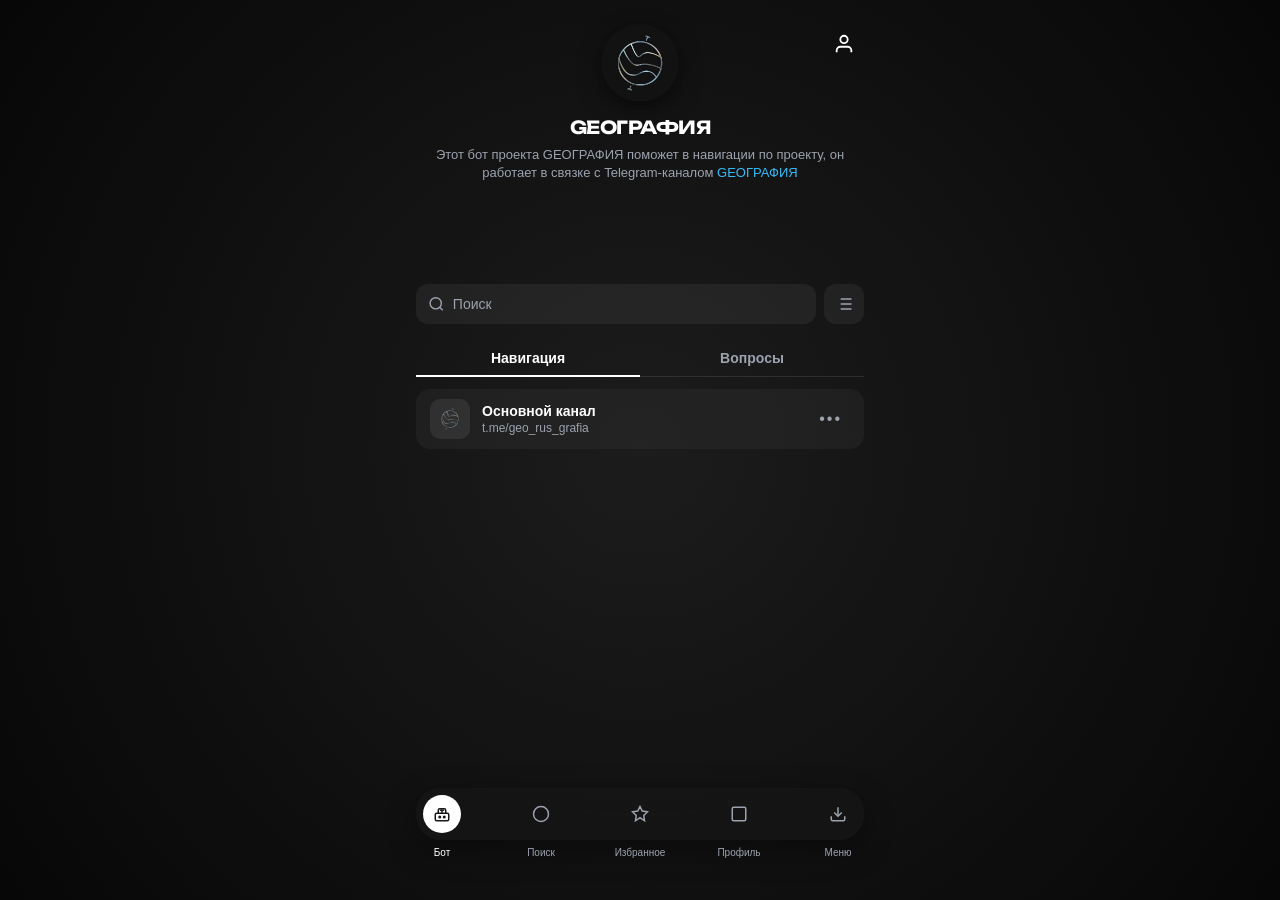
==== index.html @ bfe17e25 "Update index.html" ====
<!DOCTYPE html>
<html lang="ru">
<head>
    <meta charset="UTF-8">
    <meta name="viewport" content="width=device-width, initial-scale=1.0, maximum-scale=1.0, user-scalable=no, viewport-fit=cover">
    <title>GEOГРАФИЯ</title>
    
    <link rel="preconnect" href="https://fonts.googleapis.com">
    <link rel="preconnect" href="https://fonts.gstatic.com" crossorigin>
    <link href="https://fonts.googleapis.com/css2?family=Unbounded:wght@400;700;900&display=swap" rel="stylesheet">

    <script src="https://telegram.org/js/telegram-web-app.js"></script>
    <link rel="stylesheet" href="style.css">
</head>
<body>
    <div class="mobile-wrapper">
        <header class="mobile-header">
            <a href="#" class="profile-btn" id="profileBtn" title="Мой geo.geo">
                <svg viewBox="0 0 24 24" fill="none" stroke="currentColor" stroke-width="2">
                    <path d="M20 21v-2a4 4 0 0 0-4-4H8a4 4 0 0 0-4 4v2"/>
                    <circle cx="12" cy="7" r="4"/>
                </svg>
            </a>
            <div class="logo-wrapper" id="logoContainer">
                <img src="images/geo_logo.png" alt="Geo Logo" class="logo">
            </div>
            <h1 class="unbounded-title" id="unboundedTitle">GEOГРАФИЯ</h1>
            <p class="header-desc" id="headerDesc">
                Этот бот проекта GEOГРАФИЯ поможет в навигации по проекту, он работает в связке с Telegram-каналом <a href="https://t.me/geo_rus_grafia" class="accent-link" target="_blank">GEOГРАФИЯ</a>
            </p>
        </header>

<div class="auth-inline-form" id="authInlineForm">
    <div class="auth-input-container" id="authInputContainer">
        <input type="text" id="auth-login-input" class="auth-login-input" placeholder="ваш логин" autocomplete="username">
        <span class="auth-login-suffix">@geo.geo</span>
    </div>
    
    <div class="auth-login-display" id="authLoginDisplay" style="display: none;">
        <span class="auth-display-text" id="authDisplayText"></span>
        <span class="auth-login-suffix">@geo.geo</span>
    </div>
    
    <button class="auth-edit-btn" id="authEditBtn" style="display: none;">
        <svg viewBox="0 0 24 24" fill="none" stroke="currentColor" stroke-width="2" stroke-linecap="round" stroke-linejoin="round">
            <path d="M12 20h9"/>
            <path d="M16.5 3.5a2.121 2.121 0 0 1 3 3L7 19l-4 1 1-4L16.5 3.5z"/>
        </svg>
        Изменить
    </button>
</div>

        <div class="page-content active" id="page-bot">
            <div class="search-section collapsible-element">
                <div class="search-bar">
                    <svg class="search-icon" viewBox="0 0 24 24" fill="none" stroke="currentColor" stroke-width="2"><circle cx="11" cy="11" r="8"/><path d="M21 21l-4.35-4.35"/></svg>
                    <input type="text" placeholder="Поиск" autocomplete="off">
                </div>
                <button class="view-toggle-btn">
                    <svg viewBox="0 0 24 24" fill="none" stroke="currentColor" stroke-width="2"><path d="M8 6h13M8 12h13M8 18h13M3 6h.01M3 12h.01M3 18h.01"/></svg>
                </button>
            </div>

            <div class="tabs-row collapsible-element">
                <button class="tab-btn active" data-tab="tab-navigation">Навигация</button>
                <button class="tab-btn" data-tab="tab-questions">Вопросы</button>
                <div class="tabs-indicator"></div>
            </div>

            <main class="list-container tab-content collapsible-element" id="tab-navigation" style="display: flex;">

                <div class="list-item">
                    <div class="item-icon-box">
                        <img src="images/geo_logo.png" alt="Geo" class="list-logo">
                    </div>
                    <div class="item-info">
                        <span class="item-title">Основной канал</span>
                        <span class="item-subtitle">t.me/geo_rus_grafia</span>
                    </div>
                    <button class="item-menu-btn">•••</button>
                </div>
            </main>

            <main class="list-container tab-content collapsible-element" id="tab-questions" style="display: none;">

                <div class="list-item">
                    <div class="item-icon-box">
                        <img src="images/geo_logo.png" alt="Geo" class="list-logo">
                    </div>
                    <div class="item-info">
                        <span class="item-title">Часто задаваемые вопросы</span>
                        <span class="item-subtitle">База знаний проекта GEOГРАФИЯ</span>
                    </div>
                    <button class="item-menu-btn">•••</button>
                </div>
            </main>
        </div>

        <div class="page-content" id="page-search"></div>
        <div class="page-content" id="page-favorites"></div>
        <div class="page-content" id="page-profile"></div>
        <div class="page-content" id="page-menu"></div>

        <nav class="bottom-nav" id="bottomNav">
            <button class="nav-icon-btn active" data-page="page-bot" title="Бот">
                <div class="nav-icon-wrapper">
                    <svg viewBox="0 0 24 24" fill="none" stroke="currentColor" stroke-width="2" stroke-linecap="round" stroke-linejoin="round">
                        <rect x="3" y="11" width="18" height="10" rx="2"/>
                        <circle cx="9" cy="16" r="1"/>
                        <circle cx="15" cy="16" r="1"/>
                        <path d="M12 11V7"/>
                        <path d="M10 7h4"/>
                        <path d="M7 11V7a2 2 0 0 1 2-2h6a2 2 0 0 1 2 2v4"/>
                    </svg>
                </div>
                <span class="nav-label">Бот</span>
            </button>
            <button class="nav-icon-btn" data-page="page-search" title="Поиск">
                <div class="nav-icon-wrapper">
                    <svg viewBox="0 0 24 24" fill="none" stroke="currentColor" stroke-width="2"><circle cx="12" cy="12" r="10"/></svg>
                </div>
                <span class="nav-label">Поиск</span>
            </button>
            <button class="nav-icon-btn" data-page="page-favorites" title="Избранное">
                <div class="nav-icon-wrapper">
                    <svg viewBox="0 0 24 24" fill="none" stroke="currentColor" stroke-width="2"><polygon points="12 2 15 8 22 9 17 14 18 21 12 17 6 21 7 14 2 9 9 8 12 2"/></svg>
                </div>
                <span class="nav-label">Избранное</span>
            </button>
            <button class="nav-icon-btn" data-page="page-profile" title="Профиль">
                <div class="nav-icon-wrapper">
                    <svg viewBox="0 0 24 24" fill="none" stroke="currentColor" stroke-width="2"><rect x="3" y="3" width="18" height="18" rx="2"/></svg>
                </div>
                <span class="nav-label">Профиль</span>
            </button>
            <button class="nav-icon-btn" data-page="page-menu" title="Меню">
                <div class="nav-icon-wrapper">
                    <svg viewBox="0 0 24 24" fill="none" stroke="currentColor" stroke-width="2"><path d="M21 15v4a2 2 0 0 1-2 2H5a2 2 0 0 1-2-2v-4"/><polyline points="7 10 12 15 17 10"/><line x1="12" y1="15" x2="12" y2="3"/></svg>
                </div>
                <span class="nav-label">Меню</span>
            </button>
        </nav>

        <!-- Контекстное меню -->
<div class="context-menu" id="contextMenu">
    <button class="context-menu-item">
        <svg viewBox="0 0 24 24" fill="none" stroke="currentColor" stroke-width="2" stroke-linecap="round" stroke-linejoin="round">
            <circle cx="12" cy="12" r="10"/>
            <path d="M12 16v-4"/>
            <path d="M12 8h.01"/>
        </svg>
        Что это?
    </button>
</div>
    </div>

    <div class="sheet-backdrop" id="sheetBackdrop">
        <div class="bottom-sheet" id="bottomSheet">
            <div class="sheet-handle-bar" id="sheetHandle">
                <div class="sheet-handle-line"></div>
            </div>
            <div class="sheet-content">
                <h2 class="sheet-title">Аккаунт @geo.geo</h2>
                <p class="sheet-text">Здесь будет находиться информация и настройки вашего аккаунта внутри проекта GEOГРАФИЯ.</p>
            </div>
        </div>
    </div>

<script src="welcome-greeting.js"></script>

<script>
window.addEventListener('DOMContentLoaded', () => {
    if (window.Telegram && window.Telegram.WebApp) {
        const tg = window.Telegram.WebApp;
        tg.ready();
        tg.expand();
        if (tg.setHeaderColor) tg.setHeaderColor('#070707');
    }

    function triggerHaptic() {
        if (window.Telegram && window.Telegram.WebApp && window.Telegram.WebApp.HapticFeedback) {
            const haptic = window.Telegram.WebApp.HapticFeedback;
            haptic.impactOccurred('light');
            setTimeout(() => haptic.impactOccurred('light'), 70);
        } else if (navigator.vibrate) {
            navigator.vibrate([15, 40, 15]);
        }
    }

    const navButtons = document.querySelectorAll('.nav-icon-btn');
    const pageContents = document.querySelectorAll('.page-content');
    const headerDesc = document.getElementById('headerDesc');
    const unboundedTitle = document.getElementById('unboundedTitle');
    const logoContainer = document.getElementById('logoContainer');

    const pageDescriptions = {
        'page-bot': 'Этот бот проекта GEOГРАФИЯ поможет в навигации по проекту, он работает в связке с Telegram-каналом <a href="https://t.me/geo_rus_grafia" class="accent-link" target="_blank">GEOГРАФИЯ</a>',
        'page-search': 'Поиск по разделам и материалам проекта <a href="https://t.me/geo_rus_grafia" class="accent-link" target="_blank">GEOГРАФИЯ</a>',
        'page-favorites': 'Ваши избранные разделы и сохранённые материалы <a href="https://t.me/geo_rus_grafia" class="accent-link" target="_blank">GEOГРАФИЯ</a>',
        'page-profile': 'Ваш профиль и настройки аккаунта <a href="https://t.me/geo_rus_grafia" class="accent-link" target="_blank">GEOГРАФИЯ</a>',
        'page-menu': 'Дополнительные функции и настройки <a href="https://t.me/geo_rus_grafia" class="accent-link" target="_blank">GEOГРАФИЯ</a>'
    };

    function switchPage(pageId) {
        const currentPage = document.querySelector('.page-content.active');
        const targetPage = document.getElementById(pageId);
        if (!targetPage || currentPage === targetPage) return;
        navButtons.forEach(btn => {
            if (btn.dataset.page === pageId) btn.classList.add('active');
            else btn.classList.remove('active');
        });
        if (currentPage) {
            currentPage.querySelectorAll('.collapsible-element').forEach(el => {
                el.style.transition = 'transform 0.2s ease, opacity 0.15s ease, filter 0.15s ease';
                el.style.opacity = '0'; el.style.filter = 'blur(12px)'; el.style.transform = 'translateY(40px) scale(0.97)'; el.style.pointerEvents = 'none';
            });
        }
        setTimeout(() => {
            pageContents.forEach(page => { page.classList.remove('active'); page.style.display = 'none'; });
            targetPage.style.display = 'block';
            targetPage.classList.add('active');
            const targetElements = targetPage.querySelectorAll('.collapsible-element');
            targetElements.forEach(el => {
                el.style.transition = 'none'; el.style.opacity = '0'; el.style.filter = 'blur(12px)'; el.style.transform = 'translateY(40px) scale(0.97)'; el.style.pointerEvents = 'none';
            });
            requestAnimationFrame(() => {
                targetElements.forEach((el, index) => {
                    setTimeout(() => {
                        el.style.transition = 'transform 0.4s cubic-bezier(0.16, 1, 0.3, 1), opacity 0.3s ease, filter 0.3s ease';
                        el.style.opacity = '1'; el.style.filter = 'blur(0)'; el.style.transform = 'translateY(0) scale(1)'; el.style.pointerEvents = 'auto';
                    }, index * 50);
                });
            });
            if (pageDescriptions[pageId] && !document.querySelector('.mobile-wrapper').classList.contains('auth-mode')) {
                headerDesc.classList.add('blur-transition');
                setTimeout(() => { headerDesc.innerHTML = pageDescriptions[pageId]; headerDesc.classList.remove('blur-transition'); }, 180);
            }
        }, 200);
    }

    navButtons.forEach(btn => {
        btn.addEventListener('click', () => {
            const pageId = btn.dataset.page;
            if (!pageId) return;
            triggerHaptic();
            switchPage(pageId);
        });
    });

    // ====== КОНТЕКСТНОЕ МЕНЮ ======
    const contextMenu = document.getElementById('contextMenu');
    const menuButtons = document.querySelectorAll('.item-menu-btn');

    menuButtons.forEach(btn => {
        btn.addEventListener('click', (e) => {
            e.preventDefault();
            e.stopPropagation();
            triggerHaptic();
            
            const rect = btn.getBoundingClientRect();
            const menuWidth = 140;
            const menuHeight = 50;
            
            let left = rect.left;
            let top = rect.bottom + 8;
            
            if (left + menuWidth > window.innerWidth - 16) {
                left = window.innerWidth - menuWidth - 16;
            }
            
            if (top + menuHeight > window.innerHeight - 80) {
                top = rect.top - menuHeight - 8;
            }
            
            contextMenu.style.left = left + 'px';
            contextMenu.style.top = top + 'px';
            contextMenu.classList.add('active');
        });
    });

    document.addEventListener('click', (e) => {
        if (contextMenu && !contextMenu.contains(e.target)) {
            contextMenu.classList.remove('active');
        }
    });

    document.addEventListener('scroll', () => {
        if (contextMenu) contextMenu.classList.remove('active');
    });

    const tabBtns = document.querySelectorAll('.tab-btn');
    const tabContents = document.querySelectorAll('.tab-content');
    const tabsIndicator = document.querySelector('.tabs-indicator');
    function moveIndicator(btn, instant = false) {
        if (instant) tabsIndicator.style.transition = 'none';
        tabsIndicator.style.width = btn.offsetWidth + 'px';
        tabsIndicator.style.left = btn.offsetLeft + 'px';
        if (instant) { tabsIndicator.offsetHeight; tabsIndicator.style.transition = 'left 0.3s cubic-bezier(0.4, 0, 0.2, 1), width 0.3s cubic-bezier(0.4, 0, 0.2, 1)'; }
    }
    const activeTabBtn = document.querySelector('.tab-btn.active');
    if (activeTabBtn) moveIndicator(activeTabBtn, true);
    tabBtns.forEach(btn => {
        btn.addEventListener('click', () => {
            const targetTabId = btn.getAttribute('data-tab');
            const targetContent = document.getElementById(targetTabId);
            if (btn.classList.contains('active')) return;
            triggerHaptic();
            tabBtns.forEach(b => b.classList.remove('active'));
            btn.classList.add('active');
            moveIndicator(btn, false);
            const currentContent = Array.from(tabContents).find(c => c.style.display === 'flex');
            if (currentContent && currentContent !== targetContent) {
                currentContent.style.transition = 'transform 0.2s ease, opacity 0.15s ease, filter 0.15s ease';
                currentContent.style.opacity = '0'; currentContent.style.filter = 'blur(12px)'; currentContent.style.transform = 'translateY(40px) scale(0.97)'; currentContent.style.pointerEvents = 'none';
                setTimeout(() => {
                    currentContent.style.display = 'none';
                    targetContent.style.display = 'flex';
                    targetContent.style.opacity = '0'; targetContent.style.filter = 'blur(12px)'; targetContent.style.transform = 'translateY(40px) scale(0.97)'; targetContent.style.pointerEvents = 'none';
                    requestAnimationFrame(() => {
                        requestAnimationFrame(() => {
                            targetContent.style.transition = 'transform 0.4s cubic-bezier(0.16, 1, 0.3, 1), opacity 0.3s ease, filter 0.3s ease';
                            targetContent.style.opacity = '1'; targetContent.style.filter = 'blur(0)'; targetContent.style.transform = 'translateY(0) scale(1)'; targetContent.style.pointerEvents = 'auto';
                        });
                    });
                }, 200);
            }
        });
    });

    // ====== АВТОРИЗАЦИЯ ======
    const profileBtn = document.getElementById('profileBtn');
    const mobileWrapper = document.querySelector('.mobile-wrapper');
    const authInlineForm = document.getElementById('authInlineForm');
    const authLoginInput = document.getElementById('auth-login-input');
    const authInputContainer = document.getElementById('authInputContainer');
    const authLoginDisplay = document.getElementById('authLoginDisplay');
    const authDisplayText = document.getElementById('authDisplayText');
    const authEditBtn = document.getElementById('authEditBtn');
    const sheetBackdrop = document.getElementById('sheetBackdrop');
    const bottomSheet = document.getElementById('bottomSheet');
    const sheetHandle = document.getElementById('sheetHandle');
    let isAuthMode = false;
    let authTypingTimeout = null;
    let isEditMode = false;

    function openSheet() {
        triggerHaptic();
        sheetBackdrop.classList.add('active');
    }
    function closeSheet() {
        triggerHaptic();
        sheetBackdrop.classList.remove('active');
        if (bottomSheet) {
            bottomSheet.style.transition = 'transform 0.35s cubic-bezier(0.16, 1, 0.3, 1)';
            bottomSheet.style.transform = '';
        }
    }

    function showLoginDisplay(value) {
        authInputContainer.style.transition = 'opacity 0.2s ease, filter 0.2s ease';
        authInputContainer.style.opacity = '0';
        authInputContainer.style.filter = 'blur(12px)';
        setTimeout(() => {
            authInputContainer.style.display = 'none';
            authInputContainer.style.opacity = '';
            authInputContainer.style.filter = '';
            authInputContainer.style.transition = '';
            authDisplayText.textContent = value;
            authLoginDisplay.style.display = 'flex';
            authEditBtn.style.display = 'flex';
            requestAnimationFrame(() => {
                authLoginDisplay.classList.add('visible');
                setTimeout(() => authEditBtn.classList.add('visible'), 150);
            });
        }, 200);
    }

    if (authLoginInput) {
        authLoginInput.addEventListener('input', () => {
            const value = authLoginInput.value.trim();
            if (authTypingTimeout) clearTimeout(authTypingTimeout);
            
            if (!value) {
                authInputContainer.style.display = 'flex';
                authInputContainer.style.opacity = '1';
                authInputContainer.style.filter = 'blur(0)';
                authLoginDisplay.classList.remove('visible');
                authEditBtn.classList.remove('visible');
                setTimeout(() => {
                    authLoginDisplay.style.display = 'none';
                    authEditBtn.style.display = 'none';
                }, 300);
                return;
            }
            
            authTypingTimeout = setTimeout(() => {
                showLoginDisplay(value);
                isEditMode = false;
            }, 2000);
        });
    }

    if (authEditBtn) {
        authEditBtn.addEventListener('click', () => {
            triggerHaptic();
            isEditMode = true;
            authLoginDisplay.classList.remove('visible');
            authEditBtn.classList.remove('visible');
            setTimeout(() => {
                authLoginDisplay.style.display = 'none';
                authEditBtn.style.display = 'none';
                authInputContainer.style.display = 'flex';
                authInputContainer.style.opacity = '0';
                authInputContainer.style.filter = 'blur(12px)';
                requestAnimationFrame(() => {
                    authInputContainer.style.transition = 'transform 0.4s cubic-bezier(0.16, 1, 0.3, 1), opacity 0.3s ease, filter 0.3s ease';
                    authInputContainer.style.opacity = '1';
                    authInputContainer.style.filter = 'blur(0)';
                });
                authLoginInput.focus();
                
                if (authTypingTimeout) clearTimeout(authTypingTimeout);
                authTypingTimeout = setTimeout(() => {
                    const currentValue = authLoginInput.value.trim();
                    if (currentValue) {
                        showLoginDisplay(currentValue);
                    } else {
                        authInputContainer.style.display = 'flex';
                        authInputContainer.style.opacity = '1';
                        authInputContainer.style.filter = 'blur(0)';
                    }
                    isEditMode = false;
                }, 3000);
            }, 300);
        });
    }

    profileBtn.addEventListener('click', (e) => {
        e.preventDefault();
        triggerHaptic();
        isAuthMode = !isAuthMode;
        if (isAuthMode) {
            profileBtn.classList.add('morphing');
            setTimeout(() => {
                profileBtn.innerHTML = '<svg viewBox="0 0 24 24" fill="none" stroke="currentColor" stroke-width="2"><path d="M19 12H5M12 19l-7-7 7-7"/></svg>';
                profileBtn.classList.remove('morphing');
            }, 150);
            profileBtn.setAttribute('title', 'Назад');
            mobileWrapper.classList.add('auth-mode');
            if (authInlineForm) setTimeout(() => authInlineForm.classList.add('visible'), 300);
            document.querySelectorAll('.page-content.active .collapsible-element').forEach(el => {
                el.style.transition = 'transform 0.2s ease, opacity 0.15s ease, filter 0.15s ease';
                el.style.opacity = '0'; el.style.filter = 'blur(12px)'; el.style.transform = 'translateY(40px) scale(0.97)'; el.style.pointerEvents = 'none';
            });
            headerDesc.classList.add('blur-transition');
            setTimeout(() => {
                headerDesc.innerHTML = 'Авторизуйтесь с вашим внутренним аккаунтом <a href="#" class="accent-link" id="authLink">@geo.geo</a>';
                headerDesc.classList.remove('blur-transition');
                document.getElementById('authLink').addEventListener('click', (linkEvent) => { linkEvent.preventDefault(); openSheet(); });
            }, 180);
            unboundedTitle.classList.add('blur-transition');
            setTimeout(() => { unboundedTitle.textContent = 'АВТОРИЗАЦИЯ'; unboundedTitle.classList.remove('blur-transition'); }, 180);
            logoContainer.classList.add('blur-transition');
            setTimeout(() => { logoContainer.innerHTML = '<span class="at-symbol">@</span>'; logoContainer.classList.remove('blur-transition'); }, 180);
            document.getElementById('bottomNav').classList.add('hidden');
        } else {
            profileBtn.classList.add('morphing');
            setTimeout(() => {
                profileBtn.innerHTML = '<svg viewBox="0 0 24 24" fill="none" stroke="currentColor" stroke-width="2"><path d="M20 21v-2a4 4 0 0 0-4-4H8a4 4 0 0 0-4 4v2"/><circle cx="12" cy="7" r="4"/></svg>';
                profileBtn.classList.remove('morphing');
            }, 150);
            profileBtn.setAttribute('title', 'Мой geo.geo');
            if (authInlineForm) authInlineForm.classList.remove('visible');
            if (authTypingTimeout) clearTimeout(authTypingTimeout);
            headerDesc.classList.add('blur-transition');
            setTimeout(() => {
                const activePage = document.querySelector('.page-content.active');
                headerDesc.innerHTML = activePage ? pageDescriptions[activePage.id] : 'Этот бот проекта GEOГРАФИЯ поможет в навигации по проекту, он работает в связке с Telegram-каналом <a href="https://t.me/geo_rus_grafia" class="accent-link" target="_blank">GEOГРАФИЯ</a>';
                headerDesc.classList.remove('blur-transition');
            }, 180);
            unboundedTitle.classList.add('blur-transition');
            setTimeout(() => { unboundedTitle.textContent = 'GEOГРАФИЯ'; unboundedTitle.classList.remove('blur-transition'); }, 180);
            logoContainer.classList.add('blur-transition');
            setTimeout(() => { logoContainer.innerHTML = '<img src="images/geo_logo.png" alt="Geo Logo" class="logo">'; logoContainer.classList.remove('blur-transition'); }, 180);
            setTimeout(() => {
                mobileWrapper.classList.remove('auth-mode');
                document.querySelectorAll('.page-content.active .collapsible-element').forEach(el => {
                    el.style.transition = 'transform 0.4s cubic-bezier(0.16, 1, 0.3, 1), opacity 0.3s ease, filter 0.3s ease';
                    el.style.opacity = '1'; el.style.filter = 'blur(0)'; el.style.transform = 'translateY(0) scale(1)'; el.style.pointerEvents = 'auto';
                });
            }, 200);
            document.getElementById('bottomNav').classList.remove('hidden');
        }
    });

    sheetBackdrop.addEventListener('click', (e) => { if (e.target === sheetBackdrop) closeSheet(); });
    sheetHandle.addEventListener('click', () => closeSheet());

    let startY = 0, currentY = 0, isDragging = false;
    bottomSheet.addEventListener('touchstart', (e) => { startY = e.touches[0].clientY; isDragging = true; bottomSheet.style.transition = 'none'; }, { passive: true });
    bottomSheet.addEventListener('touchmove', (e) => { if (!isDragging) return; currentY = e.touches[0].clientY; let diff = currentY - startY; if (diff > 0) bottomSheet.style.transform = `translateY(${diff}px)`; }, { passive: true });
    bottomSheet.addEventListener('touchend', () => {
        if (!isDragging) return;
        isDragging = false;
        let diff = currentY - startY;
        if (diff > 100) closeSheet();
        else { bottomSheet.style.transition = 'transform 0.35s cubic-bezier(0.16, 1, 0.3, 1)'; bottomSheet.style.transform = 'translateY(0)'; }
        startY = 0; currentY = 0;
    });

    function redirectToLink(url) {
        if (typeof injectGreetingStyles === 'function') injectGreetingStyles();
        document.querySelectorAll('.page-content.active .collapsible-element, .bottom-nav').forEach(el => {
            el.style.transition = 'transform 0.4s ease, opacity 0.3s ease, filter 0.3s ease';
            el.style.opacity = '0'; el.style.filter = 'blur(12px)'; el.style.transform = 'translateY(40px) scale(0.97)'; el.style.pointerEvents = 'none';
        });
        [logoContainer, unboundedTitle, headerDesc, profileBtn].forEach(el => {
            if (el) { el.style.transition = 'transform 0.4s ease, opacity 0.3s ease, filter 0.3s ease'; el.style.opacity = '0'; el.style.filter = 'blur(12px)'; el.style.transform = 'translateY(20px) scale(0.95)'; }
        });
        setTimeout(() => {
            const overlay = document.createElement('div');
            overlay.id = 'redirectOverlay';
            overlay.style.cssText = 'position: fixed; top: 0; left: 0; width: 100%; height: 100%; display: flex; align-items: center; justify-content: center; z-index: 9999; opacity: 0; transition: opacity 0.5s ease; overflow: hidden; background: transparent;';
            overlay.innerHTML = '<img src="images/geo_logo.png" alt="" style="position: absolute; top: 45%; right: -15%; width: 900px; height: auto; pointer-events: none; z-index: 1; opacity: 0; filter: blur(15px) brightness(0.9); transform-origin: center right; animation: intenseFloat 6s ease-in-out infinite alternate; transition: opacity 1.5s ease;" class="redirect-bg-logo"><div style="text-align: center; padding: 20px; font-family: \'Unbounded\', sans-serif; display: flex; flex-direction: column; align-items: center; position: relative; z-index: 10;"><div class="welcome-character-container state-loading revealed redirect-character" style="margin-bottom: 30px; opacity: 0; transform: translateY(-60px) scale(0.9); transition: opacity 0.6s ease, transform 0.6s cubic-bezier(0.16, 1, 0.3, 1);"><div class="char-loader"><div class="loader-dot"></div><div class="loader-dot"></div><div class="loader-dot"></div></div><div class="char-eyes"><div class="char-eye"><div class="char-pupil"></div></div><div class="char-eye"><div class="char-pupil"></div></div></div><div class="char-mouth"></div></div><div class="redirect-text-block" style="opacity: 0; transform: translateY(60px) scale(0.9); filter: blur(10px); transition: opacity 0.6s ease, transform 0.6s cubic-bezier(0.16, 1, 0.3, 1), filter 0.6s ease;"><h2 style="font-size: 20px; font-weight: 700; color: #ffffff; margin-bottom: 12px; letter-spacing: -0.5px;">ПЕРЕБРАСЫВАЕМ ВАС В НАШ СЕРВИС</h2><a href="' + url + '" target="_blank" style="font-size: 14px; color: #38bdf8; text-decoration: none;">' + url + '</a></div></div>';
            document.body.appendChild(overlay);
            requestAnimationFrame(() => {
                overlay.style.opacity = '1';
                const bgLogo = overlay.querySelector('.redirect-bg-logo');
                const character = overlay.querySelector('.redirect-character');
                const textBlock = overlay.querySelector('.redirect-text-block');
                setTimeout(() => { if (bgLogo) bgLogo.style.opacity = '0.25'; }, 200);
                setTimeout(() => { if (character) { character.style.opacity = '1'; character.style.transform = 'translateY(0) scale(1)'; } }, 100);
                setTimeout(() => { if (textBlock) { textBlock.style.opacity = '1'; textBlock.style.transform = 'translateY(0) scale(1)'; textBlock.style.filter = 'blur(0)'; } }, 250);
                function blinkCharacter() { if (!character || !document.contains(character)) return; character.classList.add('blinking'); setTimeout(() => { if (character) character.classList.remove('blinking'); }, 120); }
                setTimeout(() => blinkCharacter(), 800);
                setTimeout(() => blinkCharacter(), 1600);
                setTimeout(() => blinkCharacter(), 2400);
            });
            setTimeout(() => { window.open(url, '_blank'); setTimeout(() => window.location.reload(), 500); }, 3000);
        }, 400);
    }

    document.addEventListener('click', (e) => {
        const link = e.target.closest('a[href="https://t.me/geo_rus_grafia"]');
        if (link) { e.preventDefault(); triggerHaptic(); redirectToLink('https://t.me/geo_rus_grafia'); }
    });

    // ====== ИСЧЕЗНОВЕНИЕ ПРИ КЛИКЕ НА БЛОК ======
    const listItems = document.querySelectorAll('.list-item');

    listItems.forEach(item => {
        item.addEventListener('click', (e) => {
            if (e.target.closest('.item-menu-btn')) return;
            
            triggerHaptic();
            
            // Запоминаем позицию нажатого блока
            const rect = item.getBoundingClientRect();
            
            // Создаём копию блока-заглушки
            const clone = item.cloneNode(true);
            clone.classList.add('clone-item');
            clone.style.position = 'fixed';
            clone.style.left = rect.left + 'px';
            clone.style.top = rect.top + 'px';
            clone.style.width = rect.width + 'px';
            clone.style.zIndex = '100';
            clone.style.pointerEvents = 'none';
            clone.style.opacity = '1';
            clone.style.filter = 'blur(0)';
            clone.style.transform = 'scale(1)';
            clone.style.transition = 'top 1.2s cubic-bezier(0.16, 1, 0.3, 1), opacity 0.6s ease, filter 0.6s ease';
            clone.style.margin = '0';
            clone.style.display = 'flex';
            clone.style.alignItems = 'center';
            clone.style.overflow = 'visible';
            
            // Сразу убираем «•••» и ставим стрелочку (скрытую)
            const cloneMenuBtn = clone.querySelector('.item-menu-btn');
            if (cloneMenuBtn) {
                cloneMenuBtn.className = 'clone-arrow-btn';
                cloneMenuBtn.innerHTML = '<svg viewBox="0 0 24 24" fill="none" stroke="currentColor" stroke-width="2"><path d="M19 12H5M12 19l-7-7 7-7"/></svg>';
                cloneMenuBtn.style.opacity = '0';
                cloneMenuBtn.style.filter = 'blur(12px)';
                cloneMenuBtn.style.transition = 'opacity 0.6s ease, filter 0.6s ease';
            }
            
            // Вставляем копию ПОД оригинал
            document.body.appendChild(clone);
            
            // Все элементы исчезают (БЕЗ profileBtn — чтобы не ломать его плавность)
            const bottomNav = document.getElementById('bottomNav');
            const logoWrapper = document.getElementById('logoContainer');
            const title = document.getElementById('unboundedTitle');
            const desc = document.getElementById('headerDesc');
            const searchSection = document.querySelector('.search-section');
            const tabsRow = document.querySelector('.tabs-row');
            
            const allElements = [
                bottomNav, logoWrapper, title, desc, searchSection, tabsRow, item
            ];
            
            allElements.forEach(el => {
                if (el) {
                    el.style.setProperty('transition', 'opacity 0.6s ease, filter 0.6s ease', 'important');
                    el.style.setProperty('opacity', '0', 'important');
                    el.style.setProperty('filter', 'blur(12px)', 'important');
                    el.style.setProperty('pointer-events', 'none', 'important');
                }
            });
            
            // Копия поднимается вверх
            setTimeout(() => {
                clone.style.top = '20px';
            }, 600);
            
            // Подпись удаляется, стрелочка появляется, текст заменяется на новый (центрированный), кнопка растягивается
            setTimeout(() => {
                const subtitle = clone.querySelector('.item-subtitle');
                const titleEl = clone.querySelector('.item-title');
                
                // Запоминаем текст
                const titleText = titleEl ? titleEl.textContent : '';
                
                // Скрываем старый текст и подпись
                if (subtitle) {
                    subtitle.style.transition = 'opacity 0.4s ease, filter 0.4s ease';
                    subtitle.style.opacity = '0';
                    subtitle.style.filter = 'blur(12px)';
                }
                if (titleEl) {
                    titleEl.style.transition = 'opacity 0.4s ease, filter 0.4s ease';
                    titleEl.style.opacity = '0';
                    titleEl.style.filter = 'blur(8px)';
                }
                
                // Через 400мс — удаляем старые и создаём новый центрированный текст
                setTimeout(() => {
                    if (subtitle) subtitle.style.display = 'none';
                    if (titleEl) titleEl.style.display = 'none';
                    
                    // Создаём новый текст — независимый, по центру по вертикали с лого
                    const newTitle = document.createElement('span');
                    newTitle.className = 'item-title-new';
                    newTitle.textContent = titleText;
                    newTitle.style.position = 'absolute';
                    newTitle.style.left = '70px';
                    newTitle.style.right = '60px';
                    newTitle.style.top = '50%';
                    newTitle.style.transform = 'translateY(-50%)';
                    newTitle.style.fontSize = '22px';
                    newTitle.style.fontWeight = '600';
                    newTitle.style.color = '#ffffff';
                    newTitle.style.opacity = '0';
                    newTitle.style.filter = 'blur(8px)';
                    newTitle.style.transition = 'opacity 0.4s ease, filter 0.4s ease';
                    newTitle.style.whiteSpace = 'nowrap';
                    newTitle.style.overflow = 'hidden';
                    newTitle.style.textOverflow = 'ellipsis';
                    newTitle.style.textAlign = 'center';
                    
                    // Добавляем прямо в clone (не в item-info)
                    clone.appendChild(newTitle);
                    
                    // Проявляем новый текст
                    requestAnimationFrame(() => {
                        newTitle.style.opacity = '1';
                        newTitle.style.filter = 'blur(0)';
                    });
                }, 400);
                
                if (cloneMenuBtn) {
                    cloneMenuBtn.style.opacity = '1';
                    cloneMenuBtn.style.filter = 'blur(0)';
                    
                    clone.style.pointerEvents = 'auto';
                    cloneMenuBtn.style.pointerEvents = 'auto';
                    cloneMenuBtn.style.cursor = 'pointer';
                    
                    cloneMenuBtn.addEventListener('click', (ev) => {
                        ev.stopPropagation();
                        triggerHaptic();
                        
                        clone.style.transition = 'opacity 0.6s ease, filter 0.6s ease';
                        clone.style.opacity = '0';
                        clone.style.filter = 'blur(12px)';
                        
                        setTimeout(() => {
                            clone.remove();
                            
                            allElements.forEach(el => {
                                if (el) {
                                    el.style.setProperty('transition', 'opacity 0.6s ease, filter 0.6s ease', 'important');
                                    el.style.setProperty('opacity', '1', 'important');
                                    el.style.setProperty('filter', 'blur(0)', 'important');
                                    el.style.setProperty('pointer-events', 'auto', 'important');
                                }
                            });
                        }, 600);
                    });
                }
                
                // Квадрат с лого — убираем фон, границы, размеры
                const iconBox = clone.querySelector('.item-icon-box');
                const logo = clone.querySelector('.list-logo');
                
                if (iconBox) {
                    iconBox.style.transition = 'background 0.6s ease, border-radius 0.6s ease, width 0.6s ease, height 0.6s ease, box-shadow 0.6s ease';
                    iconBox.style.background = 'transparent';
                    iconBox.style.borderRadius = '0';
                    iconBox.style.boxShadow = 'none';
                    iconBox.style.width = 'auto';
                    iconBox.style.height = 'auto';
                }
                
                // Лого увеличивается
                if (logo) {
                    logo.style.transition = 'width 0.6s ease, height 0.6s ease';
                    logo.style.width = '40px';
                    logo.style.height = '40px';
                }
                
                // Кнопка растягивается — становится верхней вкладкой
                clone.style.transition = 'left 0.6s cubic-bezier(0.16, 1, 0.3, 1), width 0.6s cubic-bezier(0.16, 1, 0.3, 1), top 0.6s cubic-bezier(0.16, 1, 0.3, 1), border-radius 0.6s ease, padding 0.6s ease';
                clone.style.left = '0px';
                clone.style.width = '100vw';
                clone.style.top = '0px';
                clone.style.borderRadius = '0 0 20px 20px';
                clone.style.padding = '16px 20px';
            }, 1800);
        });
    });
});
</script>
</body>
</html>
---- style.css ----
* {
    margin: 0;
    padding: 0;
    box-sizing: border-box;
    -webkit-tap-highlight-color: transparent;
}

html, body {
    width: 100%;
    height: 100%;
    overflow-x: hidden;
    user-select: none;
    background: radial-gradient(circle at center, #1C1C1C 0%, #070707 100%);
    font-family: -apple-system, BlinkMacSystemFont, 'Segoe UI', Roboto, Helvetica, Arial, sans-serif;
    color: #ffffff;
}

.mobile-wrapper {
    display: flex;
    flex-direction: column;
    align-items: center;
    padding: 24px 16px;
    max-width: 480px;
    margin: 0 auto;
}

/* Шапка */
.mobile-header {
    display: flex;
    flex-direction: column;
    align-items: center;
    text-align: center;
    margin-bottom: 20px;
    position: relative;
    width: 100%;
}

/* Кнопка профиля / стрелки */
.profile-btn {
    position: absolute;
    top: 0;
    right: 0;
    width: 40px;
    height: 40px;
    background: transparent;
    border: none;
    border-radius: 50%;
    display: flex;
    align-items: center;
    justify-content: center;
    color: #ffffff;
    text-decoration: none;
    -webkit-tap-highlight-color: transparent;
    transition: background 0.2s ease, transform 0.15s ease, opacity 0.15s ease;
}

.profile-btn.morphing {
    transform: scale(0.85);
    opacity: 0.2;
}

@media (hover: hover) {
    .profile-btn:hover {
        background: rgba(255, 255, 255, 0.08);
    }
}

.profile-btn:hover {
    background: rgba(255, 255, 255, 0.15);
}

.profile-btn svg {
    width: 22px;
    height: 22px;
}

.logo-wrapper {
    width: 78px;
    height: 78px;
    background: #121212;
    border-radius: 50%;
    display: flex;
    align-items: center;
    justify-content: center;
    box-shadow: 0 8px 24px rgba(0, 0, 0, 0.4), 
                0 2px 6px rgba(0, 0, 0, 0.2);
    margin-bottom: 14px;
    transition: filter 0.35s ease, opacity 0.35s ease, transform 0.35s ease;
}

.logo {
    width: 62px;
    height: 62px;
    object-fit: contain;
}

/* Символ @ для логотипа в режиме авторизации */
.at-symbol {
    font-family: 'Unbounded', sans-serif;
    font-size: 32px;
    font-weight: 700;
    color: #ffffff;
}

/* Стили заголовка и текста */
.unbounded-title {
    font-family: 'Unbounded', sans-serif;
    font-size: 18px;
    font-weight: 700;
    margin-bottom: 8px;
    letter-spacing: -0.5px;
    transition: filter 0.35s ease, opacity 0.35s ease, transform 0.35s ease;
}

.header-desc {
    font-size: 13px;
    color: #9ca3af;
    line-height: 1.4;
    padding: 0 10px;
    transition: filter 0.35s ease, opacity 0.35s ease, transform 0.35s ease;
}

.blur-transition {
    opacity: 0;
    filter: blur(10px);
    transform: scale(0.98);
}

.accent-link {
    color: #38bdf8;
    text-decoration: none;
}

.accent-link:hover {
    text-decoration: underline;
}

/* Состояние появления остальных элементов */
.collapsible-element {
    opacity: 1;
    filter: blur(0);
    transform: translateY(0) scale(1);
    pointer-events: auto;
    width: 100%;
    transition: transform 0.4s cubic-bezier(0.16, 1, 0.3, 1), 
                opacity 0.3s ease, 
                filter 0.3s ease;
    transition-delay: 0s;
}

/* Уход элементов вниз при включении авторизации */
.mobile-wrapper.auth-mode .search-section,
.mobile-wrapper.auth-mode .tabs-row,
.mobile-wrapper.auth-mode .tab-content {
    opacity: 0;
    filter: blur(12px);
    transform: translateY(40px) scale(0.97);
    pointer-events: none;
    transition: transform 0.2s ease, opacity 0.15s ease, filter 0.15s ease;
    transition-delay: 0s;
}

/* Поиск */
.search-section {
    width: 100%;
    display: flex;
    gap: 8px;
    margin-bottom: 16px;
}

.search-bar {
    flex: 1;
    background: rgba(255, 255, 255, 0.06);
    border-radius: 12px;
    display: flex;
    align-items: center;
    padding: 0 12px;
    height: 40px;
}

.search-icon {
    width: 18px;
    height: 18px;
    color: #9ca3af;
    margin-right: 8px;
}

.search-bar input {
    background: transparent;
    border: none;
    outline: none;
    color: #ffffff;
    font-size: 14px;
    width: 100%;
}

.search-bar input::placeholder {
    color: #9ca3af;
}

.view-toggle-btn {
    width: 40px;
    height: 40px;
    background: rgba(255, 255, 255, 0.06);
    border: none;
    border-radius: 12px;
    display: flex;
    align-items: center;
    justify-content: center;
    color: #9ca3af;
    cursor: pointer;
}

.view-toggle-btn svg {
    width: 20px;
    height: 20px;
}

/* Вкладки (Навигация/Вопросы) — закреплены сверху */
.tabs-row {
    width: 100%;
    display: flex;
    border-bottom: 1px solid rgba(255, 255, 255, 0.1);
    margin-bottom: 12px;
    position: relative;
    z-index: 10; /* Поверх скроллящихся блоков */
    background: #070707; /* Фон, чтобы блоки скрывались под линией */
}

.tab-btn {
    flex: 1;
    background: transparent;
    border: none;
    padding: 10px 0;
    font-size: 14px;
    font-weight: 600;
    color: #9ca3af;
    position: relative;
    cursor: pointer;
    transition: color 0.3s ease;
}

.tab-btn.active {
    color: #ffffff;
}

.tabs-indicator {
    position: absolute;
    bottom: -1px;
    left: 0;
    height: 2px;
    background: #ffffff;
    transition: left 0.3s cubic-bezier(0.4, 0, 0.2, 1), width 0.3s cubic-bezier(0.4, 0, 0.2, 1);
}

/* Списки */
.tab-content {
    width: 100%;
    flex-direction: column;
    gap: 8px;
    transition: opacity 0.25s ease, filter 0.25s ease, transform 0.25s ease;
    opacity: 1;
    filter: blur(0);
}

.tab-content.fade-out {
    opacity: 0;
    filter: blur(8px);
}

.list-item {
    background: rgba(255, 255, 255, 0.04);
    border-radius: 14px;
    padding: 10px 14px;
    display: flex;
    align-items: center;
    gap: 12px;
}

@media (hover: hover) {
    .list-item {
        transition: background 0.25s ease;
    }
    
    .list-item:hover {
        background: rgba(255, 255, 255, 0.08);
    }
}

.item-icon-box {
    width: 40px;
    height: 40px;
    background: rgba(255, 255, 255, 0.08);
    border-radius: 10px;
    display: flex;
    align-items: center;
    justify-content: center;
    flex-shrink: 0;
}

.list-logo {
    width: 24px;
    height: 24px;
    object-fit: contain;
}

.plus-box {
    color: #ffffff;
}

.plus-box svg {
    width: 20px;
    height: 20px;
}

.item-info {
    flex: 1;
    display: flex;
    flex-direction: column;
    overflow: hidden;
}

.item-title {
    font-size: 14px;
    font-weight: 600;
    color: #ffffff;
    white-space: nowrap;
    overflow: hidden;
    text-overflow: ellipsis;
}

.primary-color {
    color: #ffffff;
}

.item-subtitle {
    font-size: 12px;
    color: #9ca3af;
    white-space: nowrap;
    overflow: hidden;
    text-overflow: ellipsis;
    margin-top: 2px;
}

.item-menu-btn {
    background: transparent;
    border: none;
    color: #9ca3af;
    font-size: 16px;
    padding: 8px;
    letter-spacing: 2px;
    cursor: pointer;
}

/* Стили для нижней выдвижной вкладки (Bottom Sheet) */
.sheet-backdrop {
    position: fixed;
    top: 0;
    left: 0;
    width: 100%;
    height: 100%;
    background: rgba(0, 0, 0, 0.6);
    backdrop-filter: blur(4px);
    -webkit-backdrop-filter: blur(4px);
    z-index: 1000;
    display: flex;
    justify-content: center;
    align-items: flex-end;
    opacity: 0;
    visibility: hidden;
    transition: opacity 0.3s ease, visibility 0.3s ease;
}

.sheet-backdrop.active {
    opacity: 1;
    visibility: visible;
}

.bottom-sheet {
    width: 100%;
    max-width: 480px;
    background: #181818;
    border-top-left-radius: 20px;
    border-top-right-radius: 20px;
    padding-bottom: env(safe-area-inset-bottom, 20px);
    transform: translateY(100%);
    transition: transform 0.35s cubic-bezier(0.16, 1, 0.3, 1);
    box-shadow: 0 -10px 30px rgba(0, 0, 0, 0.5);
    display: flex;
    flex-direction: column;
}

.sheet-backdrop.active .bottom-sheet {
    transform: translateY(0);
}

.sheet-handle-bar {
    width: 100%;
    padding: 12px 0;
    display: flex;
    justify-content: center;
    cursor: pointer;
    touch-action: none;
}

.sheet-handle-line {
    width: 36px;
    height: 4px;
    background-color: #555555;
    border-radius: 2px;
}

.sheet-content {
    padding: 0 20px 24px 20px;
    color: #ffffff;
    text-align: center;
}

.sheet-title {
    font-family: 'Unbounded', sans-serif;
    font-size: 16px;
    font-weight: 700;
    margin-bottom: 8px;
}

.sheet-text {
    font-size: 14px;
    color: #9ca3af;
    line-height: 1.4;
}

.bottom-nav {
    position: fixed;
    bottom: 60px; /* Было 24px - подняли панель выше */
    left: 50%;
    transform: translateX(-50%);
    width: calc(100% - 32px);
    max-width: 448px;
    height: 52px;
    background: rgba(24, 24, 24, 0.65);
    backdrop-filter: blur(16px);
    -webkit-backdrop-filter: blur(16px);
    border-radius: 24px;
    display: flex;
    align-items: center;
    justify-content: space-between;
    padding: 0 7px;
    z-index: 900;
    box-shadow: 0 10px 30px rgba(0, 0, 0, 0.4);
    opacity: 1;
    visibility: visible;
    filter: blur(0);
    transition: transform 0.4s cubic-bezier(0.16, 1, 0.3, 1), 
                opacity 0.3s ease, 
                visibility 0.3s ease, 
                filter 0.3s ease;
}

.bottom-nav.hidden {
    opacity: 0;
    visibility: hidden;
    filter: blur(10px);
    transform: translateX(-50%) translateY(40px) scale(0.95);
    pointer-events: none;
}

/* Кнопка теперь компактная */
.nav-icon-btn {
    background: transparent;
    border: none;
    position: relative;
    width: 38px;
    height: 38px;
    display: flex;
    align-items: center;
    justify-content: center;
    color: #9ca3af;
    cursor: pointer;
    border-radius: 50%;
    transition: transform 0.15s ease;
}

/* Обертка для иконки (белый круг при активности) */
.nav-icon-wrapper {
    width: 38px;
    height: 38px;
    display: flex;
    align-items: center;
    justify-content: center;
    border-radius: 50%;
    transition: background-color 0.25s ease, color 0.25s ease;
}

.nav-icon-btn svg {
    width: 18px;
    height: 18px;
    transition: color 0.25s ease;
}

.nav-label {
    position: absolute;
    top: 52px; /* Было 44px - опустили названия ниже */
    left: 50%;
    transform: translateX(-50%);
    font-size: 10px;
    font-weight: 500;
    white-space: nowrap;
    color: #9ca3af;
    transition: color 0.25s ease;
}

/* Активное состояние */
.nav-icon-btn.active .nav-icon-wrapper {
    background: #ffffff;
    color: #181818;
}

.nav-icon-btn.active .nav-label {
    color: #ffffff; /* Текст под активной кнопкой становится белым */
}

.nav-icon-btn:active {
    transform: scale(0.92);
}

/* Скрытие панели в режиме авторизации */
.mobile-wrapper.auth-mode ~ .bottom-nav,
body:has(.mobile-wrapper.auth-mode) .bottom-nav {
    opacity: 0;
    visibility: hidden;
    filter: blur(10px);
    transform: translateX(-50%) translateY(40px) scale(0.95);
    pointer-events: none;
}

/* Стили для страниц SPA */
.page-content {
    display: none;
    width: 100%;
}

.page-content.active {
    display: block;
    /* Убираем анимацию всей страницы */
}

.auth-inline-form {
    width: 100%;
    max-width: 320px;
    margin: 20px auto 0 auto;
    opacity: 0;
    filter: blur(12px);
    transform: translateY(40px) scale(0.97);
    pointer-events: none;
    transition: transform 0.2s ease, opacity 0.15s ease, filter 0.15s ease;
}

.auth-inline-form.visible {
    opacity: 1;
    filter: blur(0);
    transform: translateY(0) scale(1);
    pointer-events: auto;
    transition: transform 0.4s cubic-bezier(0.16, 1, 0.3, 1), opacity 0.3s ease, filter 0.3s ease;
}

.header-desc {
    font-size: 13px;
    color: #9ca3af;
    line-height: 1.4;
    padding: 0 10px;
    min-height: 36px;
}

.unbounded-title {
    font-family: 'Unbounded', sans-serif;
    font-size: 18px;
    font-weight: 700;
    margin-bottom: 8px;
    letter-spacing: -0.5px;
    transition: filter 0.35s ease, opacity 0.35s ease, transform 0.35s ease;
}

.mobile-header {
    display: flex;
    flex-direction: column;
    align-items: center;
    text-align: center;
    margin-bottom: 20px;
    position: relative;
    width: 100%;
    min-height: 180px;
}

.auth-input-container {
    display: flex;
    align-items: center;
    justify-content: center;
    gap: 4px;
    background: transparent;
    border: 1px solid rgba(255, 255, 255, 0.4);
    border-radius: 12px;
    padding: 0 12px;
    height: 40px;
    width: 100%;
    box-sizing: border-box;
    transition: border-color 0.25s ease;
}

.auth-input-container:focus-within {
    border-color: #ffffff;
}

.auth-login-input {
    background: transparent;
    border: none;
    outline: none;
    color: #ffffff;
    font-size: 14px;
    text-align: right;
    padding: 0;
    margin: 0;
    width: auto;
    max-width: 60%;
    flex-shrink: 1;
}

.auth-login-input::placeholder {
    color: #9ca3af;
    text-align: right;
}

/* Суффикс в поле ввода */
.auth-input-container .auth-login-suffix {
    color: #ffffff;
    font-size: 14px;
    font-weight: 500;
    white-space: nowrap;
    user-select: none;
    text-align: left;
    padding: 0;
    margin: 0;
}

.accent-link {
    color: #38bdf8;
    text-decoration: none;
    cursor: pointer;
    display: inline;
}

.accent-link:hover {
    text-decoration: underline;
}

/* Отображение логина — БЕЗ прямоугольника, большой текст */
.auth-login-display {
    display: flex;
    align-items: center;
    justify-content: center;
    gap: 0;
    background: transparent;
    border: none;
    padding: 0;
    height: auto;
    width: 100%;
    box-sizing: border-box;
    opacity: 0;
    filter: blur(12px);
    transform: translateY(40px) scale(0.97);
    pointer-events: none;
    transition: transform 0.4s cubic-bezier(0.16, 1, 0.3, 1), opacity 0.3s ease, filter 0.3s ease;
}

.auth-login-display.visible {
    opacity: 1;
    filter: blur(0);
    transform: translateY(0) scale(1);
    pointer-events: auto;
}

/* Логин — большой белый текст */
.auth-display-text {
    color: #ffffff;
    font-size: 24px;
    font-weight: 700;
    font-family: 'Unbounded', sans-serif;
    letter-spacing: -0.5px;
    white-space: nowrap;
    overflow: hidden;
    text-overflow: ellipsis;
    max-width: 100%;
    padding: 0;
    margin: 0;
}

/* Суффикс в отображении — такой же стиль */
.auth-login-display .auth-login-suffix {
    color: #ffffff;
    font-size: 24px;
    font-weight: 700;
    font-family: 'Unbounded', sans-serif;
    letter-spacing: -0.5px;
    white-space: nowrap;
    user-select: none;
    padding: 0;
    margin: 0;
}

.auth-edit-btn {
    display: flex;
    align-items: center;
    justify-content: center;
    gap: 8px;
    background: #ffffff;
    color: #000000;
    border: none;
    border-radius: 24px;
    padding: 10px 20px;
    font-size: 14px;
    font-weight: 500;
    cursor: pointer;
    margin: 15px auto 0 auto;
    min-height: 42px;
    opacity: 0;
    filter: blur(12px);
    transform: translateY(40px) scale(0.97);
    pointer-events: none;
    transition: transform 0.4s cubic-bezier(0.16, 1, 0.3, 1), opacity 0.3s ease, filter 0.3s ease;
}

.auth-edit-btn.visible {
    opacity: 1;
    filter: blur(0);
    transform: translateY(0) scale(1);
    pointer-events: auto;
}

.auth-edit-btn svg {
    width: 16px;
    height: 16px;
}

.auth-edit-btn:active {
    transform: scale(0.92);
}

/* ====== СКРОЛЛ ТОЛЬКО ДЛЯ БЛОКОВ СПИСКА ====== */

/* Фиксируем всю страницу */
html, body {
    width: 100%;
    height: 100%;
    overflow: hidden !important;
    position: fixed;
    top: 0;
    left: 0;
    right: 0;
    bottom: 0;
}

/* Обёртка */
.mobile-wrapper {
    display: flex;
    flex-direction: column;
    align-items: center;
    padding: 24px 16px;
    max-width: 480px;
    margin: 0 auto;
    height: 100vh;
    height: 100dvh;
    overflow: hidden;
    position: relative;
}

/* Страница Бот */
#page-bot {
    display: flex !important;
    flex-direction: column;
    flex: 1;
    min-height: 0;
    width: 100%;
    overflow: hidden;
}

/* Поиск — поверх скроллящихся блоков */
#page-bot .search-section {
    flex-shrink: 0;
    z-index: 20;
    position: relative;
}

/* Вкладки — поверх скроллящихся блоков */
#page-bot .tabs-row {
    flex-shrink: 0;
    z-index: 20;
    position: relative;
    background: transparent;
}

/* Списки — скроллируемая область */
#page-bot .tab-content {
    width: 100%;
    flex-direction: column;
    gap: 8px;
    transition: opacity 0.25s ease, filter 0.25s ease, transform 0.25s ease;
    opacity: 1;
    filter: blur(0);
    
    /* Скролл */
    flex: 1;
    min-height: 0;
    overflow-y: auto !important;
    overflow-x: hidden;
    -webkit-overflow-scrolling: touch;
    padding-bottom: 100px;
    
    /* Скрываем скроллбар */
    scrollbar-width: none;
    -ms-overflow-style: none;
}

#page-bot .tab-content::-webkit-scrollbar {
    display: none;
    z-index: 1;
    position: relative;
}

/* Контекстное меню */
.context-menu {
    position: fixed;
    background: rgba(255, 255, 255, 0.06);
    backdrop-filter: blur(16px);
    -webkit-backdrop-filter: blur(16px);
    border-radius: 14px;
    padding: 6px;
    z-index: 950;
    opacity: 0;
    visibility: hidden;
    pointer-events: none;
    transform: scale(0.9);
    transform-origin: top left;
    transition: opacity 0.2s ease, transform 0.2s ease, visibility 0.2s ease;
    min-width: 140px;
}

.context-menu.active {
    opacity: 1;
    visibility: visible;
    pointer-events: auto;
    transform: scale(1);
}

.context-menu-item {
    display: flex;
    align-items: center;
    gap: 10px;
    background: transparent;
    border: none;
    color: #ffffff;
    font-size: 14px;
    font-weight: 500;
    padding: 10px 14px;
    cursor: pointer;
    width: 100%;
    border-radius: 10px;
    transition: background 0.2s ease;
}

.context-menu-item:hover {
    background: rgba(255, 255, 255, 0.1);
}

.context-menu-item svg {
    width: 18px;
    height: 18px;
}

/* Кнопка стрелочки в копии — как profile-btn */
.clone-arrow-btn {
    width: 40px;
    height: 40px;
    background: transparent;
    border: none;
    border-radius: 50%;
    display: flex;
    align-items: center;
    justify-content: center;
    color: #ffffff;
    cursor: pointer;
    transition: background 0.2s ease;
    padding: 0;
    margin: 0;
}

.clone-arrow-btn:hover {
    background: rgba(255, 255, 255, 0.15);
}

.clone-arrow-btn svg {
    width: 22px;
    height: 22px;
}

/* Копия блока — без подсветки */
.list-item.clone-item {
    background: rgba(255, 255, 255, 0.04);
    cursor: default;
}

/* Копия — выравниваем содержимое по центру */
.list-item.clone-item {
    align-items: center;
    justify-content: flex-start;
}

/* Центрируем текст по вертикали */
.list-item.clone-item .item-info {
    justify-content: center;
}

@media (hover: hover) {
    .list-item.clone-item:hover {
        background: rgba(255, 255, 255, 0.04);
    }
}

/* Стрелочка в копии — как profile-btn */
.clone-arrow-btn {
    width: 40px;
    height: 40px;
    background: transparent;
    border: none;
    border-radius: 50%;
    display: flex;
    align-items: center;
    justify-content: center;
    color: #ffffff;
    cursor: pointer;
    transition: background 0.2s ease;
    padding: 0;
    margin: 0;
}

.clone-arrow-btn:hover {
    background: rgba(255, 255, 255, 0.15);
}

.clone-arrow-btn svg {
    width: 22px;
    height: 22px;
}
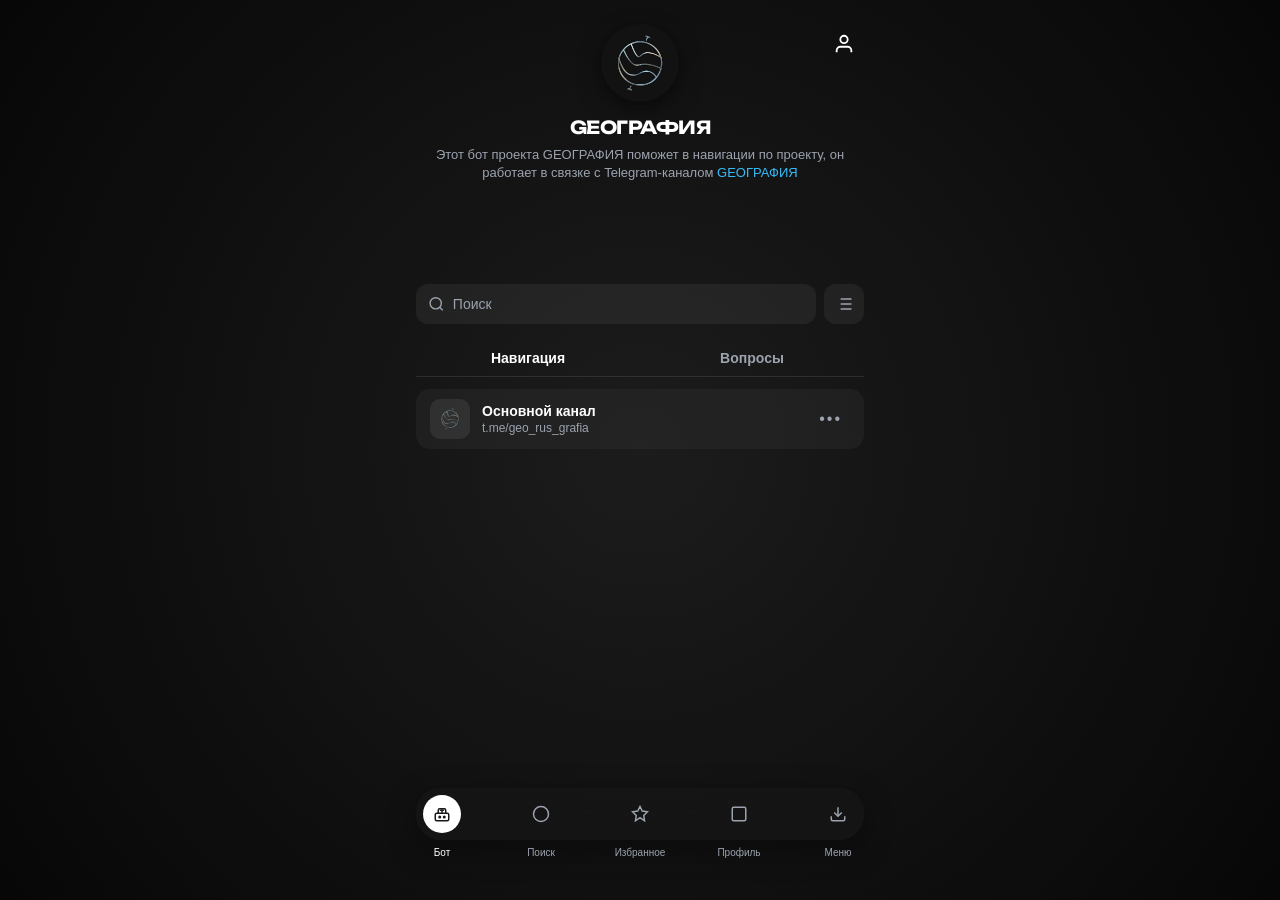
==== commit 06579802: "Update index.html" ====
--- a/index.html
+++ b/index.html
@@ -557,6 +557,10 @@
             // Запоминаем позицию нажатого блока
             const rect = item.getBoundingClientRect();
             
+            // Определяем, из какой вкладки блок
+            const parentTab = item.closest('.tab-content');
+            const isQuestionsTab = parentTab && parentTab.id === 'tab-questions';
+            
             // Создаём копию блока-заглушки
             const clone = item.cloneNode(true);
             clone.classList.add('clone-item');
@@ -588,16 +592,17 @@
             // Вставляем копию ПОД оригинал
             document.body.appendChild(clone);
             
-            // Все элементы исчезают (БЕЗ profileBtn — чтобы не ломать его плавность)
+            // Все элементы исчезают
             const bottomNav = document.getElementById('bottomNav');
             const logoWrapper = document.getElementById('logoContainer');
             const title = document.getElementById('unboundedTitle');
             const desc = document.getElementById('headerDesc');
+            const profileBtn = document.getElementById('profileBtn');
             const searchSection = document.querySelector('.search-section');
             const tabsRow = document.querySelector('.tabs-row');
             
             const allElements = [
-                bottomNav, logoWrapper, title, desc, searchSection, tabsRow, item
+                bottomNav, logoWrapper, title, desc, profileBtn, searchSection, tabsRow, item
             ];
             
             allElements.forEach(el => {
@@ -681,6 +686,17 @@
                         ev.stopPropagation();
                         triggerHaptic();
                         
+                        // Удаляем контент (если есть)
+                        const existingContent = document.querySelector('.questions-content');
+                        if (existingContent) {
+                            existingContent.style.transition = 'opacity 0.4s ease, filter 0.4s ease';
+                            existingContent.style.opacity = '0';
+                            existingContent.style.filter = 'blur(12px)';
+                            setTimeout(() => {
+                                existingContent.remove();
+                            }, 400);
+                        }
+                        
                         clone.style.transition = 'opacity 0.6s ease, filter 0.6s ease';
                         clone.style.opacity = '0';
                         clone.style.filter = 'blur(12px)';
@@ -690,10 +706,10 @@
                             
                             allElements.forEach(el => {
                                 if (el) {
-                                    el.style.setProperty('transition', 'opacity 0.6s ease, filter 0.6s ease', 'important');
-                                    el.style.setProperty('opacity', '1', 'important');
-                                    el.style.setProperty('filter', 'blur(0)', 'important');
-                                    el.style.setProperty('pointer-events', 'auto', 'important');
+                                    el.style.removeProperty('transition');
+                                    el.style.removeProperty('opacity');
+                                    el.style.removeProperty('filter');
+                                    el.style.removeProperty('pointer-events');
                                 }
                             });
                         }, 600);
@@ -728,6 +744,108 @@
                 clone.style.borderRadius = '0 0 20px 20px';
                 clone.style.padding = '16px 20px';
             }, 1800);
+            
+            // Если это вкладка "Вопросы" — показываем контент через 2400мс
+            if (isQuestionsTab) {
+                setTimeout(() => {
+                    // Создаём контейнер для контента
+                    const contentContainer = document.createElement('div');
+                    contentContainer.className = 'questions-content';
+                    contentContainer.style.cssText = `
+                        position: fixed;
+                        top: 90px;
+                        left: 50%;
+                        transform: translateX(-50%);
+                        width: calc(100% - 32px);
+                        max-width: 448px;
+                        z-index: 90;
+                        display: flex;
+                        flex-direction: column;
+                        gap: 10px;
+                        pointer-events: auto;
+                        opacity: 0;
+                        filter: blur(12px);
+                        transition: opacity 0.5s ease, filter 0.5s ease;
+                    `;
+                    
+                    // Первый прямоугольник — кнопка с вопросом
+                    const firstQuestion = document.createElement('button');
+                    firstQuestion.className = 'question-item';
+                    firstQuestion.textContent = 'Почему проект GEOГРАФИЯ приостановлен в разработке?';
+                    firstQuestion.style.cssText = `
+                        width: 100%;
+                        background: rgba(255, 255, 255, 0.06);
+                        backdrop-filter: blur(16px);
+                        -webkit-backdrop-filter: blur(16px);
+                        border: none;
+                        border-radius: 14px;
+                        padding: 16px 20px;
+                        color: #ffffff;
+                        font-size: 14px;
+                        font-weight: 600;
+                        text-align: left;
+                        cursor: pointer;
+                        opacity: 0;
+                        filter: blur(12px);
+                        transform: translateY(40px) scale(0.97);
+                        transition: opacity 0.5s ease, filter 0.5s ease, transform 0.5s cubic-bezier(0.16, 1, 0.3, 1), background 0.2s ease;
+                    `;
+                    
+                    contentContainer.appendChild(firstQuestion);
+                    document.body.appendChild(contentContainer);
+                    
+                    // Плавное появление контейнера
+                    requestAnimationFrame(() => {
+                        contentContainer.style.opacity = '1';
+                        contentContainer.style.filter = 'blur(0)';
+                    });
+                    
+                    // Появление первого вопроса
+                    setTimeout(() => {
+                        firstQuestion.style.opacity = '1';
+                        firstQuestion.style.filter = 'blur(0)';
+                        firstQuestion.style.transform = 'translateY(0) scale(1)';
+                    }, 200);
+                    
+                    // Hover-эффект для ПК
+                    if (window.matchMedia('(hover: hover)').matches) {
+                        firstQuestion.addEventListener('mouseenter', () => {
+                            firstQuestion.style.background = 'rgba(255, 255, 255, 0.1)';
+                        });
+                        firstQuestion.addEventListener('mouseleave', () => {
+                            firstQuestion.style.background = 'rgba(255, 255, 255, 0.06)';
+                        });
+                    }
+                    
+                                        // Обработчик клика на вопрос — открываем bottom sheet с ответом
+                    firstQuestion.addEventListener('click', () => {
+                        triggerHaptic();
+                        
+                        // Обновляем содержимое bottom sheet
+                        const sheetTitle = document.querySelector('.sheet-title');
+                        const sheetText = document.querySelector('.sheet-text');
+                        
+                        if (sheetTitle) {
+                            sheetTitle.textContent = 'Почему проект GEOГРАФИЯ приостановлен в разработке?';
+                        }
+                        
+                        if (sheetText) {
+                            sheetText.innerHTML = `
+                                <div style="display: flex; align-items: flex-start; gap: 10px; text-align: left;">
+                                    <svg viewBox="0 0 24 24" fill="none" stroke="currentColor" stroke-width="2" stroke-linecap="round" stroke-linejoin="round" style="width: 24px; height: 24px; flex-shrink: 0; margin-top: 2px; color: #9ca3af;">
+                                        <path d="M13 2L3 14h9l-1 8 10-12h-9l1-8z"/>
+                                        <line x1="4" y1="4" x2="20" y2="20" stroke-width="2.5"/>
+                                    </svg>
+                                    <span>Разработка проекта GEOГРАФИЯ является частично приостановленной в связи с тем, что в регионе происхождения проекта происходят значительные и длительные нарушения в работе электроснабжения, интернет-услуг (как мобильных, так и WI-FI) и иных общественных благ. Работа в данных условиях практически невозможна и достаточно проблематична. Надеемся, что в скором времени работа над проектом возобновится в полном или относительно умеренном режиме!</span>
+                                </div>
+                            `;
+                        }
+                        
+                        openSheet();
+                    });
+                    });
+                }, 2400);
+            }
         });
     });
 });
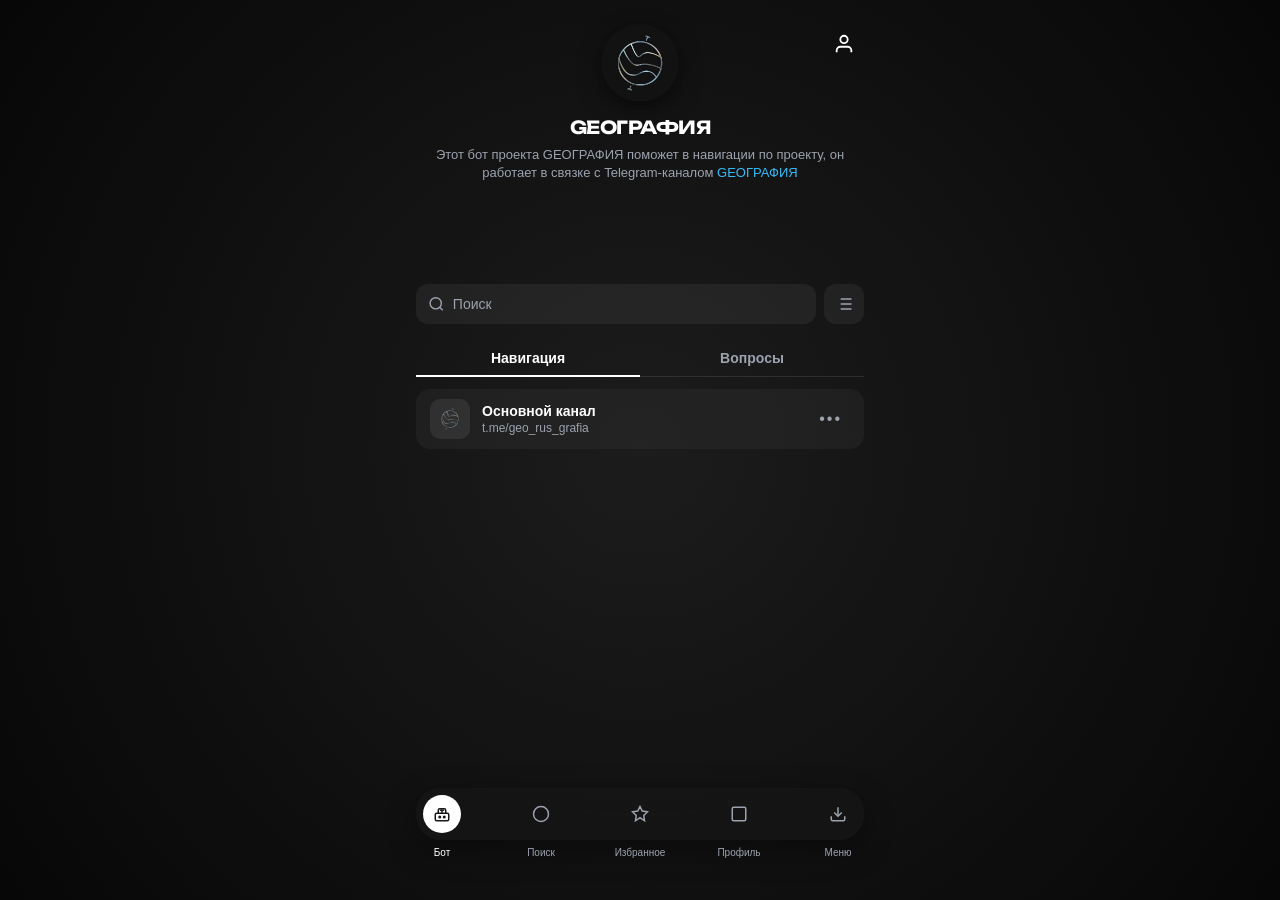
==== commit 0ebe74b1: "Update index.html" ====
--- a/index.html
+++ b/index.html
@@ -817,7 +817,7 @@
                         });
                     }
                     
-                                        // Обработчик клика на вопрос — открываем bottom sheet с ответом
+                    // Обработчик клика на вопрос — открываем bottom sheet с ответом
                     firstQuestion.addEventListener('click', () => {
                         triggerHaptic();
                         
@@ -843,7 +843,6 @@
                         
                         openSheet();
                     });
-                    });
                 }, 2400);
             }
         });
